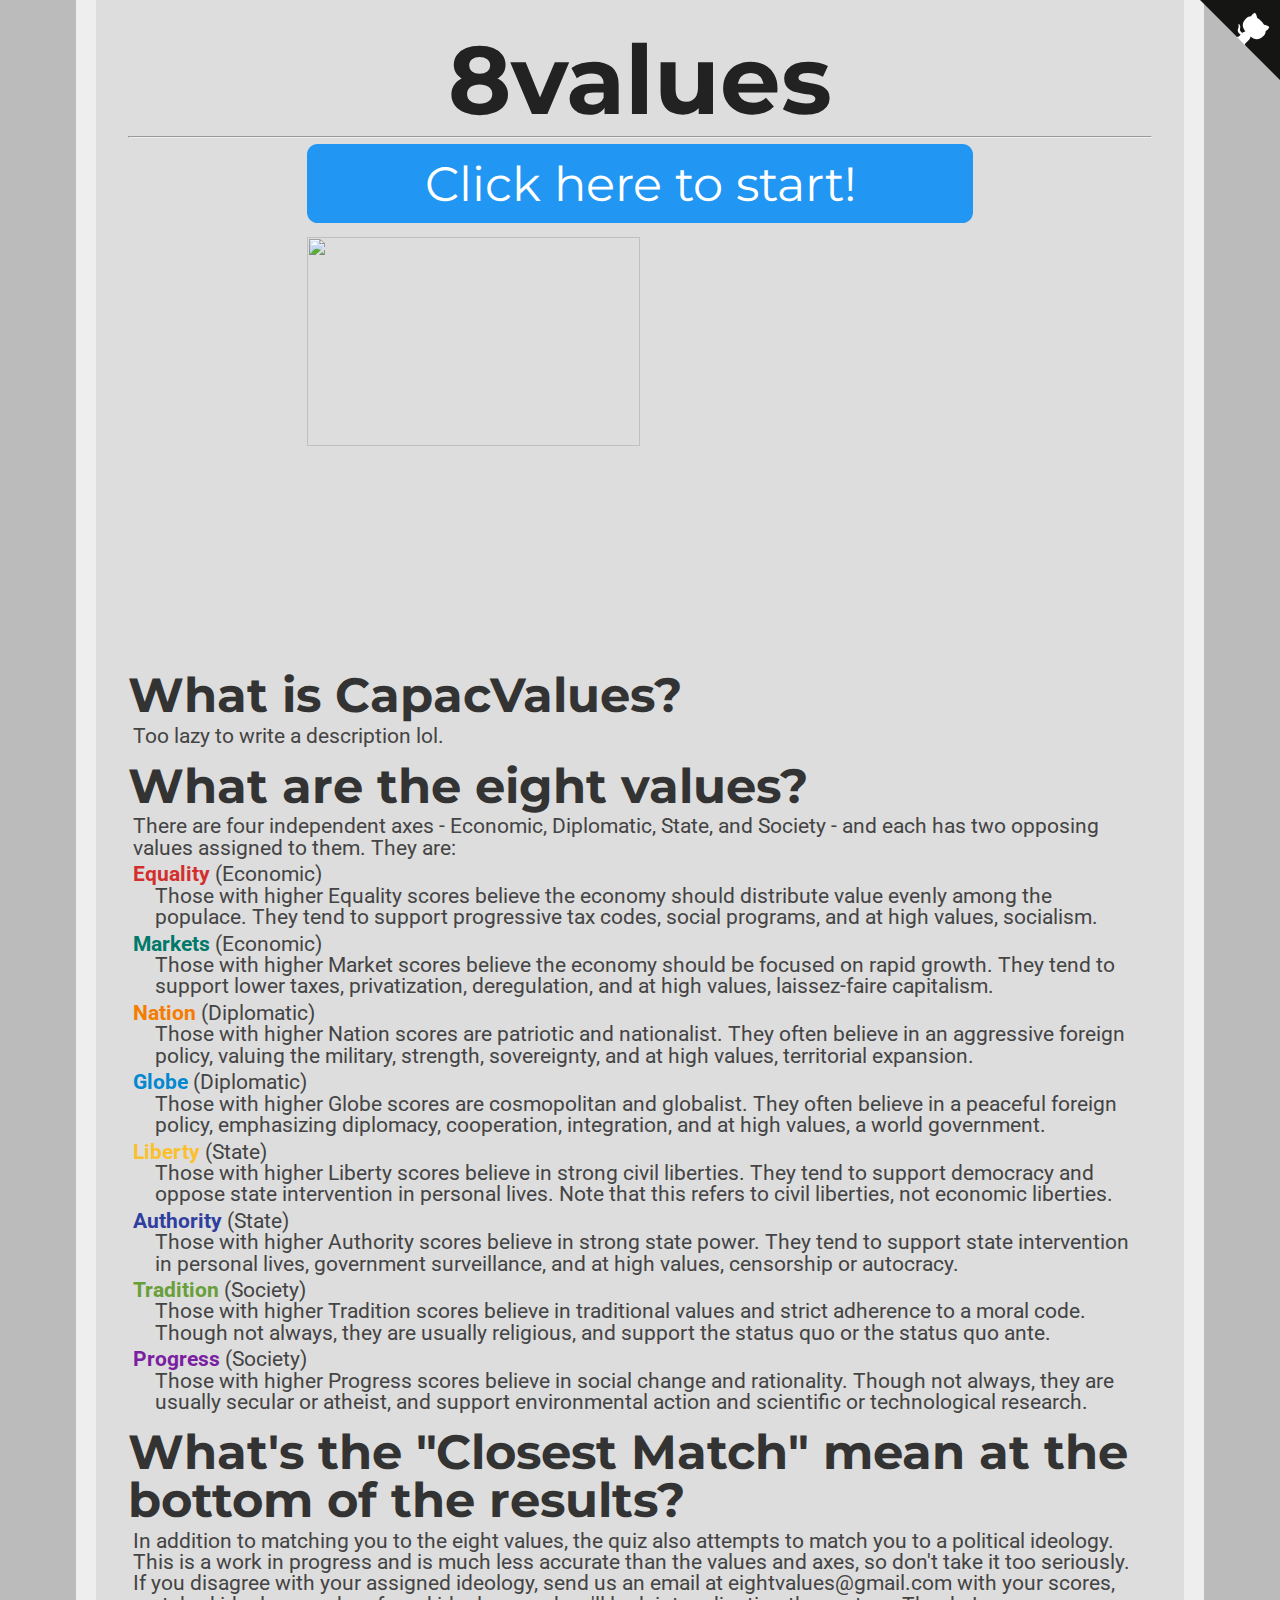
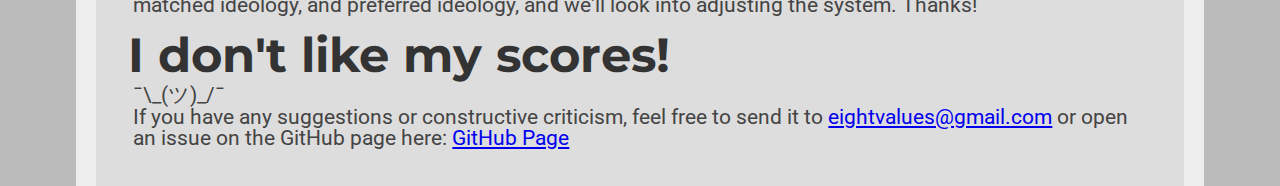
==== index.html @ a9250dcb "Update index.html" ====
<head>
<link href="https://fonts.googleapis.com/css?family=Montserrat:300,400,700|Roboto:400,700" rel="stylesheet">
<link href='style.css' rel='stylesheet' type='text/css'>
<title>CapacValues</title>
<link rel="icon" type="x-icon" href="icon.png">
<link rel="shortcut icon" type="x-icon" href="icon.png">
<meta charset="utf-8">
<script async src="//pagead2.googlesyndication.com/pagead/js/adsbygoogle.js"></script>
<script>
  (adsbygoogle = window.adsbygoogle || []).push({
    google_ad_client: "ca-pub-6511426299019766",
    enable_page_level_ads: true
  });
</script>
</head>
<body>
<a href="https://github.com/8values/8values.github.io" class="github-corner" aria-label="View source on Github"><svg width="80" height="80" viewBox="0 0 250 250" style="fill:#151513; color:#fff; position: absolute; top: 0; border: 0; right: 0;" aria-hidden="true"><path d="M0,0 L115,115 L130,115 L142,142 L250,250 L250,0 Z"></path><path d="M128.3,109.0 C113.8,99.7 119.0,89.6 119.0,89.6 C122.0,82.7 120.5,78.6 120.5,78.6 C119.2,72.0 123.4,76.3 123.4,76.3 C127.3,80.9 125.5,87.3 125.5,87.3 C122.9,97.6 130.6,101.9 134.4,103.2" fill="currentColor" style="transform-origin: 130px 106px;" class="octo-arm"></path><path d="M115.0,115.0 C114.9,115.1 118.7,116.5 119.8,115.4 L133.7,101.6 C136.9,99.2 139.9,98.4 142.2,98.6 C133.8,88.0 127.5,74.4 143.8,58.0 C148.5,53.4 154.0,51.2 159.7,51.0 C160.3,49.4 163.2,43.6 171.4,40.1 C171.4,40.1 176.1,42.5 178.8,56.2 C183.1,58.6 187.2,61.8 190.9,65.4 C194.5,69.0 197.7,73.2 200.1,77.6 C213.8,80.2 216.3,84.9 216.3,84.9 C212.7,93.1 206.9,96.0 205.4,96.6 C205.1,102.4 203.0,107.8 198.3,112.5 C181.9,128.9 168.3,122.5 157.7,114.1 C157.9,116.9 156.7,120.9 152.7,124.9 L141.0,136.5 C139.8,137.7 141.6,141.9 141.8,141.8 Z" fill="currentColor" class="octo-body"></path></svg></a><style>.github-corner:hover .octo-arm{animation:octocat-wave 560ms ease-in-out}@keyframes octocat-wave{0%,100%{transform:rotate(0)}20%,60%{transform:rotate(-25deg)}40%,80%{transform:rotate(10deg)}}@media (max-width:500px){.github-corner:hover .octo-arm{animation:none}.github-corner .octo-arm{animation:octocat-wave 560ms ease-in-out}}</style>
<h1>8values</h1>
<hr>
<button class="button" onclick="location.href='instructions.html';" style="font-size:36pt;">Click here to start!</button>
<img src="values.png" class="center"></img>

<h2>What is CapacValues?</h2>
    <p>Too lazy to write a description lol.</p>

<h2>What are the eight values?</h2>
    <p>There are four independent axes - Economic, Diplomatic, State, and Society - and each has two opposing values assigned to them. They are:</p>
    <p class="value-description"><b style="color:#d32f2f;">Equality</b> (Economic)<br/>
        Those with higher Equality scores believe the economy should distribute value evenly among the populace. They tend to support progressive tax codes, social programs, and at high values, socialism.</p>
    <p class="value-description"><b style="color:#00796b;">Markets</b> (Economic)<br/>
        Those with higher Market scores believe the economy should be focused on rapid growth. They tend to support lower taxes, privatization, deregulation, and at high values, laissez-faire capitalism.</p>
    <p class="value-description"><b style="color:#f57c00;">Nation</b> (Diplomatic)<br/>
        Those with higher Nation scores are patriotic and nationalist. They often believe in an aggressive foreign policy, valuing the military, strength, sovereignty, and at high values, territorial expansion.</p>
    <p class="value-description"><b style="color:#0288d1;">Globe</b> (Diplomatic)<br/>
        Those with higher Globe scores are cosmopolitan and globalist. They often believe in a peaceful foreign policy, emphasizing diplomacy, cooperation, integration, and at high values, a world government.</p>
    <p class="value-description"><b style="color:#fbc02d;">Liberty</b> (State)<br/>
        Those with higher Liberty scores believe in strong civil liberties. They tend to support democracy and oppose state intervention in personal lives. Note that this refers to civil liberties, not economic liberties.</p>
    <p class="value-description"><b style="color:#303f9f;">Authority</b> (State)<br/>
        Those with higher Authority scores believe in strong state power. They tend to support state intervention in personal lives, government surveillance, and at high values, censorship or autocracy.</p>
    <p class="value-description"><b style="color:#689f38;">Tradition</b> (Society)<br/>
        Those with higher Tradition scores believe in traditional values and strict adherence to a moral code. Though not always, they are usually religious, and support the status quo or the status quo ante.</p>
    <p class="value-description"><b style="color:#7b1fa2;">Progress</b> (Society)<br/>
        Those with higher Progress scores believe in social change and rationality. Though not always, they are usually secular or atheist, and support environmental action and scientific or technological research.</p>
<h2>What's the "Closest Match" mean at the bottom of the results?</h2>
    <p>In addition to matching you to the eight values, the quiz also attempts to match you to a political ideology. This is a work in progress and is much less accurate than the values and axes, so don't take it too seriously. If you disagree with your assigned ideology, send us an email at eightvalues@gmail.com with your scores, matched ideology, and preferred ideology, and we'll look into adjusting the system. Thanks!</p>
<h2>I don't like my scores!</h2>
    <p>¯\_(ツ)_/¯<br/>
    If you have any suggestions or constructive criticism, feel free to send it to <a href="mailto:eightvalues@gmail.com">eightvalues@gmail.com</a> or open an issue on the GitHub page here: <a href="https://github.com/8values/8values.github.io">GitHub Page</a></p>

<!-- Website visit statistics - no personal information is collected! -->
<script type="text/javascript">
var sc_project=11325211;
var sc_invisible=1;
var sc_security="fd9f0659";
var scJsHost = (("https:" == document.location.protocol) ?
"https://secure." : "http://www.");
document.write("<sc"+"ript type='text/javascript' src='" +
scJsHost+
"statcounter.com/counter/counter.js'></"+"script>");
</script>
<noscript><div class="statcounter"><a title="web stats"
href="http://statcounter.com/" target="_blank"><img
class="statcounter"
src="//c.statcounter.com/11325211/0/fd9f0659/1/" alt="web
stats"></a></div></noscript>

<!-- This is the script for the page itself -->
<script type="application/javascript"src="questions.js"></script>
<script type="text/javascript">
    document.getElementById("numOfQuestions").innerHTML = questions.length;
</script>
</body>
---- style.css ----
html {
    background-color: #bbbbbb;
    padding: 0px;
}
body {
    width: 80%;
    min-height: calc(100vh - 4em);
    margin: 0 auto;
    padding: 2em;
    background-color: #dddddd;
    border-color: #eeeeee;
    border-left-style: solid;
    border-right-style: solid;
    border-width: 20px;
}
p {
    color: #444444;
    font-family: 'Roboto', sans-serif;
    font-size: 16pt;
    line-height: 1;
    margin: 4pt;
}
p.value-description {
    text-indent: -16pt;
    margin-left: 20pt;
}
p.question {
    margin: 16pt auto;
    color: #333333;
    font-family: 'Montserrat', sans-serif;
    font-weight: normal;
    width: 70%;
    min-width: 500pt;
    min-height: 144pt;
    background-color: #eeeeee;
    padding: 16pt;
    border-radius: 16pt;
    font-size: 36pt;
    display: flex;
    justify-content: center;
    align-items: center;
    text-align: center;

}
h1 {
    color: #222222;
    font-family: 'Montserrat', sans-serif;
    font-size: 72pt;
    text-align: center;
    line-height: 72pt;
    margin-top: 0pt;
    margin-bottom: 0pt;
}
h2 {
    color: #333333;
    font-family: 'Montserrat', sans-serif;
    font-size: 36pt;
    line-height: 36pt;
    margin-top: 12pt;
    margin-bottom: 0pt;
}
li {
    font-size: 16pt;
    text-indent: 16pt;
}
a {
    font-family: inherit;
}
img.center {
    display: block;
    margin: 1em auto;
    width: 50%;
    min-width: 500pt;
}
.button {
    background-color: #2196f3;
    font-family: 'Montserrat', sans-serif;
    border: none;
    border-radius: 8pt;
    color: white;
    padding: 8pt;
    width: 50%;
    min-width: 500pt;
    text-align: center;
    text-decoration: none;
    display: block;
    font-size: 24pt;
    margin: -2px auto;
    cursor: pointer;
}
.small_button, .small_button_off {
    background-color: #333;
    font-family: 'Montserrat', sans-serif;
    border: none;
    border-radius: 8pt;
    color: white;
    padding: 8pt;
    width: 10%;
    min-width: 100pt;
    text-align: center;
    text-decoration: none;
    display: block;
    font-size: 18pt;
    margin: -2px auto;
    cursor: pointer;
}
.small_button_off {
    background-color: #ddd;
    color: #888;
    border: 2px solid #888;
    cursor: not-allowed;
    margin: -4px auto;
}
div.axis {
    width: 100%;
    display: flex;
    align-items: center;
    justify-content: center;
}
div.bar {
    height: 36pt;
    line-height: 36pt;
    padding: 8pt;
    margin-top: 4pt;
    margin-bottom: 4pt;
    border-width: 4px;
    border-right-width: 1px;
    border-top-style: solid;
    border-bottom-style: solid;
    border-color: #222222;
    background-color: #eeeeee;
    display: block;
    width: 50%;
}
div.text-wrapper {
    font-family: 'Montserrat', sans-serif;
    font-size: 36pt;
    line-height: 36pt;
    color: #222222;
    display: inline-block;
}
div.equality {
    background-color: #ff6b7b;
    text-align: left;
    border-right-style: solid;
}
div.wealth {
    background-color: #7178ec;
    text-align: right;
    border-left-style: solid;
}
div.liberty {
    background-color: #e00041;
    text-align: left;
    border-right-style: solid;
}
div.authority {
    background-color: #ffe525;
    text-align: right;
    border-left-style: solid;
}
div.peace {
    background-color: #73c6a8;
    text-align: right;
    border-left-style: solid;
}
div.might {
    background-color: #ff4d09;
    text-align: left;
    border-right-style: solid;
}
div.progress {
    background-color: #ffa755;
    text-align: right;
    border-left-style: solid;
}
div.tradition {
    background-color: #b15bff;
    text-align: left;
    border-right-style: solid;
}
span.weight-300 {
    font-weight: 300;
}
#banner {
    border-color: #444444;
    border-style: solid;
    border-width: 2px;
    border-radius: 8pt;
    display: block;
    margin: 8pt;
    margin-left: auto;
    margin-right: auto;
}
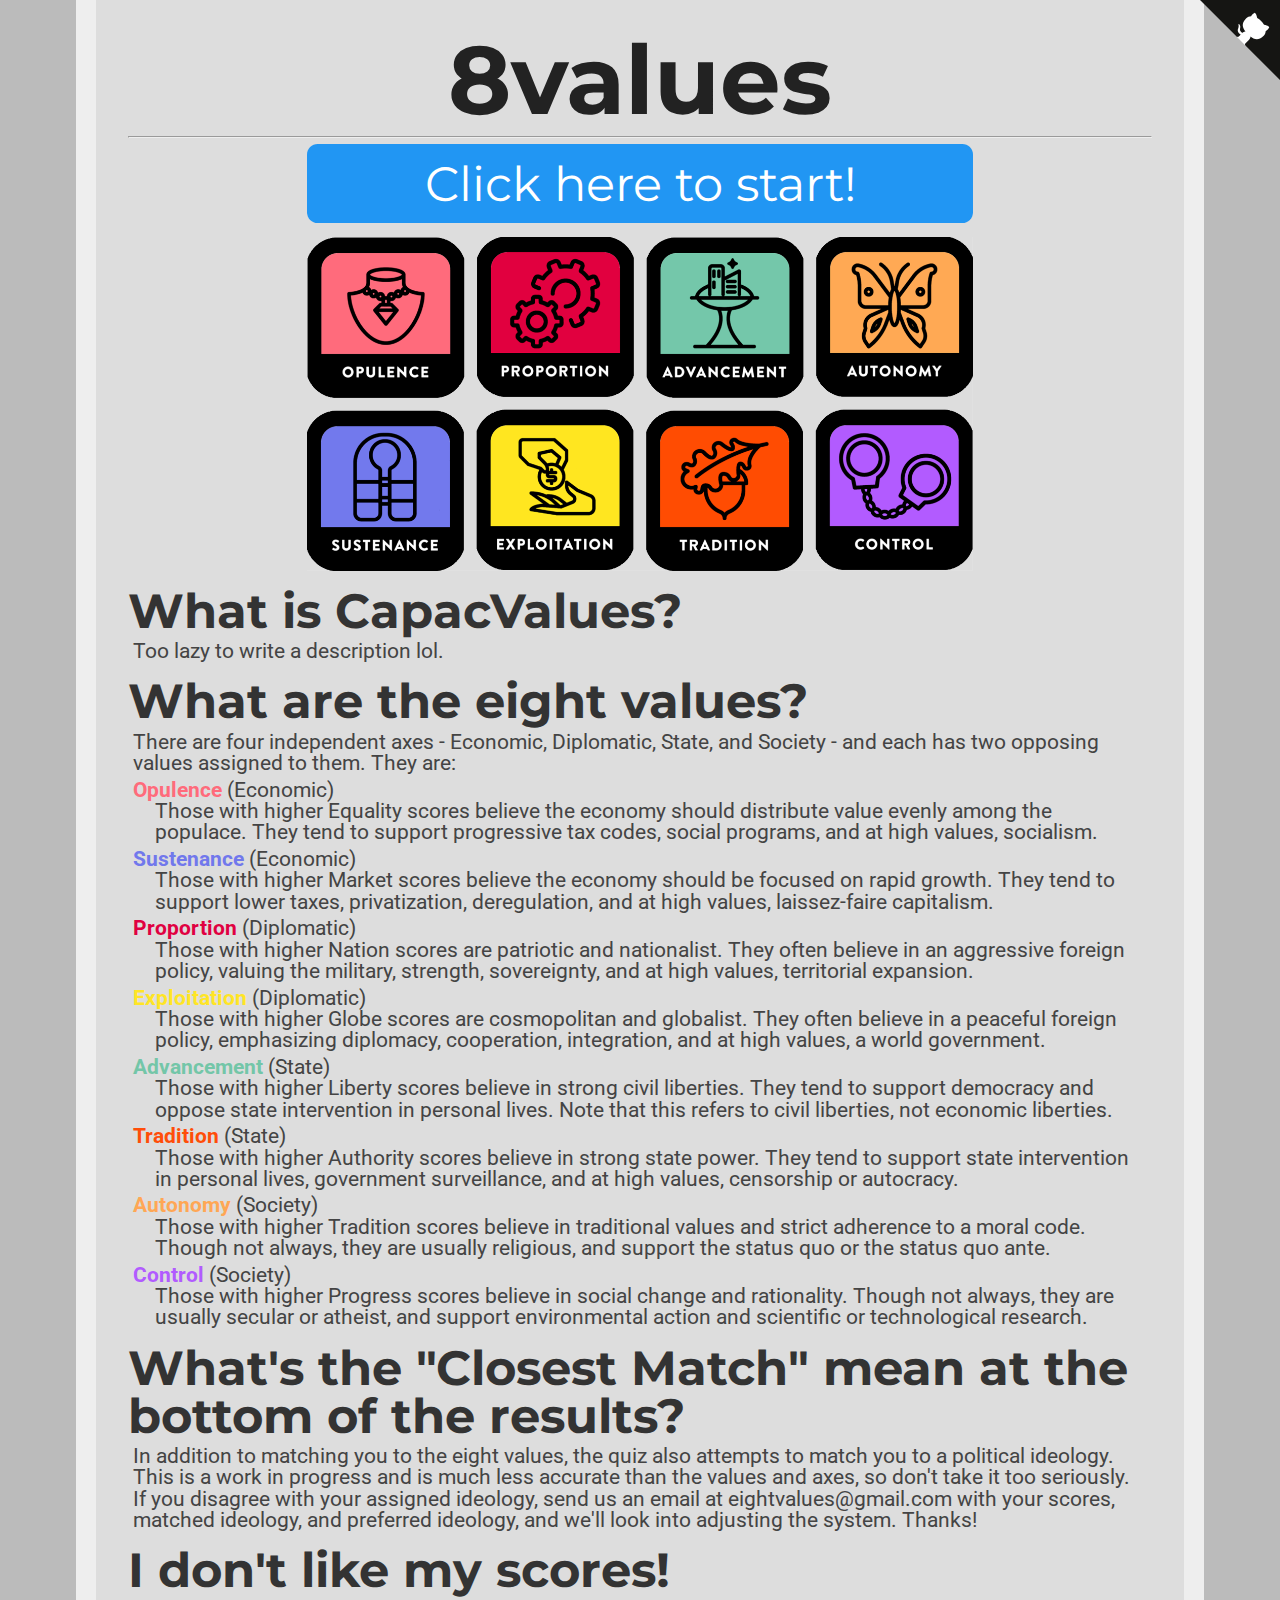
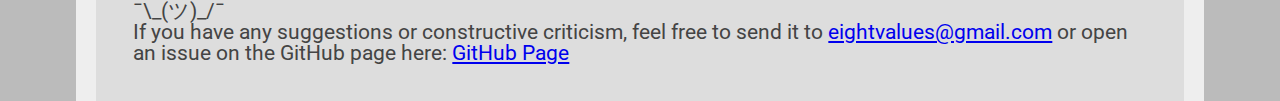
==== commit 9211896a: "Update index.html" ====
--- a/index.html
+++ b/index.html
@@ -25,21 +25,21 @@
 
 <h2>What are the eight values?</h2>
     <p>There are four independent axes - Economic, Diplomatic, State, and Society - and each has two opposing values assigned to them. They are:</p>
-    <p class="value-description"><b style="color:#d32f2f;">Equality</b> (Economic)<br/>
+    <p class="value-description"><b style="color:#ff6b7b;">Opulence</b> (Economic)<br/>
         Those with higher Equality scores believe the economy should distribute value evenly among the populace. They tend to support progressive tax codes, social programs, and at high values, socialism.</p>
-    <p class="value-description"><b style="color:#00796b;">Markets</b> (Economic)<br/>
+    <p class="value-description"><b style="color:#7178ec;">Sustenance</b> (Economic)<br/>
         Those with higher Market scores believe the economy should be focused on rapid growth. They tend to support lower taxes, privatization, deregulation, and at high values, laissez-faire capitalism.</p>
-    <p class="value-description"><b style="color:#f57c00;">Nation</b> (Diplomatic)<br/>
+    <p class="value-description"><b style="color:#e00041;">Proportion</b> (Diplomatic)<br/>
         Those with higher Nation scores are patriotic and nationalist. They often believe in an aggressive foreign policy, valuing the military, strength, sovereignty, and at high values, territorial expansion.</p>
-    <p class="value-description"><b style="color:#0288d1;">Globe</b> (Diplomatic)<br/>
+    <p class="value-description"><b style="color:#ffe525;">Exploitation</b> (Diplomatic)<br/>
         Those with higher Globe scores are cosmopolitan and globalist. They often believe in a peaceful foreign policy, emphasizing diplomacy, cooperation, integration, and at high values, a world government.</p>
-    <p class="value-description"><b style="color:#fbc02d;">Liberty</b> (State)<br/>
+    <p class="value-description"><b style="color:#73c6a8;">Advancement</b> (State)<br/>
         Those with higher Liberty scores believe in strong civil liberties. They tend to support democracy and oppose state intervention in personal lives. Note that this refers to civil liberties, not economic liberties.</p>
-    <p class="value-description"><b style="color:#303f9f;">Authority</b> (State)<br/>
+    <p class="value-description"><b style="color:#ff4d09;">Tradition</b> (State)<br/>
         Those with higher Authority scores believe in strong state power. They tend to support state intervention in personal lives, government surveillance, and at high values, censorship or autocracy.</p>
-    <p class="value-description"><b style="color:#689f38;">Tradition</b> (Society)<br/>
+    <p class="value-description"><b style="color:#ffa755;">Autonomy</b> (Society)<br/>
         Those with higher Tradition scores believe in traditional values and strict adherence to a moral code. Though not always, they are usually religious, and support the status quo or the status quo ante.</p>
-    <p class="value-description"><b style="color:#7b1fa2;">Progress</b> (Society)<br/>
+    <p class="value-description"><b style="color:#b15bff;">Control</b> (Society)<br/>
         Those with higher Progress scores believe in social change and rationality. Though not always, they are usually secular or atheist, and support environmental action and scientific or technological research.</p>
 <h2>What's the "Closest Match" mean at the bottom of the results?</h2>
     <p>In addition to matching you to the eight values, the quiz also attempts to match you to a political ideology. This is a work in progress and is much less accurate than the values and axes, so don't take it too seriously. If you disagree with your assigned ideology, send us an email at eightvalues@gmail.com with your scores, matched ideology, and preferred ideology, and we'll look into adjusting the system. Thanks!</p>
--- a/style.css
+++ b/style.css
@@ -150,32 +150,32 @@
     border-left-style: solid;
 }
 div.liberty {
+    background-color: #73c6a8;
+    text-align: left;
+    border-right-style: solid;
+}
+div.authority {
+    background-color: #ff4d09;
+    text-align: right;
+    border-left-style: solid;
+}
+div.peace {
+    background-color: #ffe525;
+    text-align: right;
+    border-left-style: solid;
+}
+div.might {
     background-color: #e00041;
     text-align: left;
     border-right-style: solid;
 }
-div.authority {
-    background-color: #ffe525;
-    text-align: right;
-    border-left-style: solid;
-}
-div.peace {
-    background-color: #73c6a8;
-    text-align: right;
-    border-left-style: solid;
-}
-div.might {
-    background-color: #ff4d09;
-    text-align: left;
-    border-right-style: solid;
-}
 div.progress {
-    background-color: #ffa755;
+    background-color: #b15bff;
     text-align: right;
     border-left-style: solid;
 }
 div.tradition {
-    background-color: #b15bff;
+    background-color: #ffa755;
     text-align: left;
     border-right-style: solid;
 }
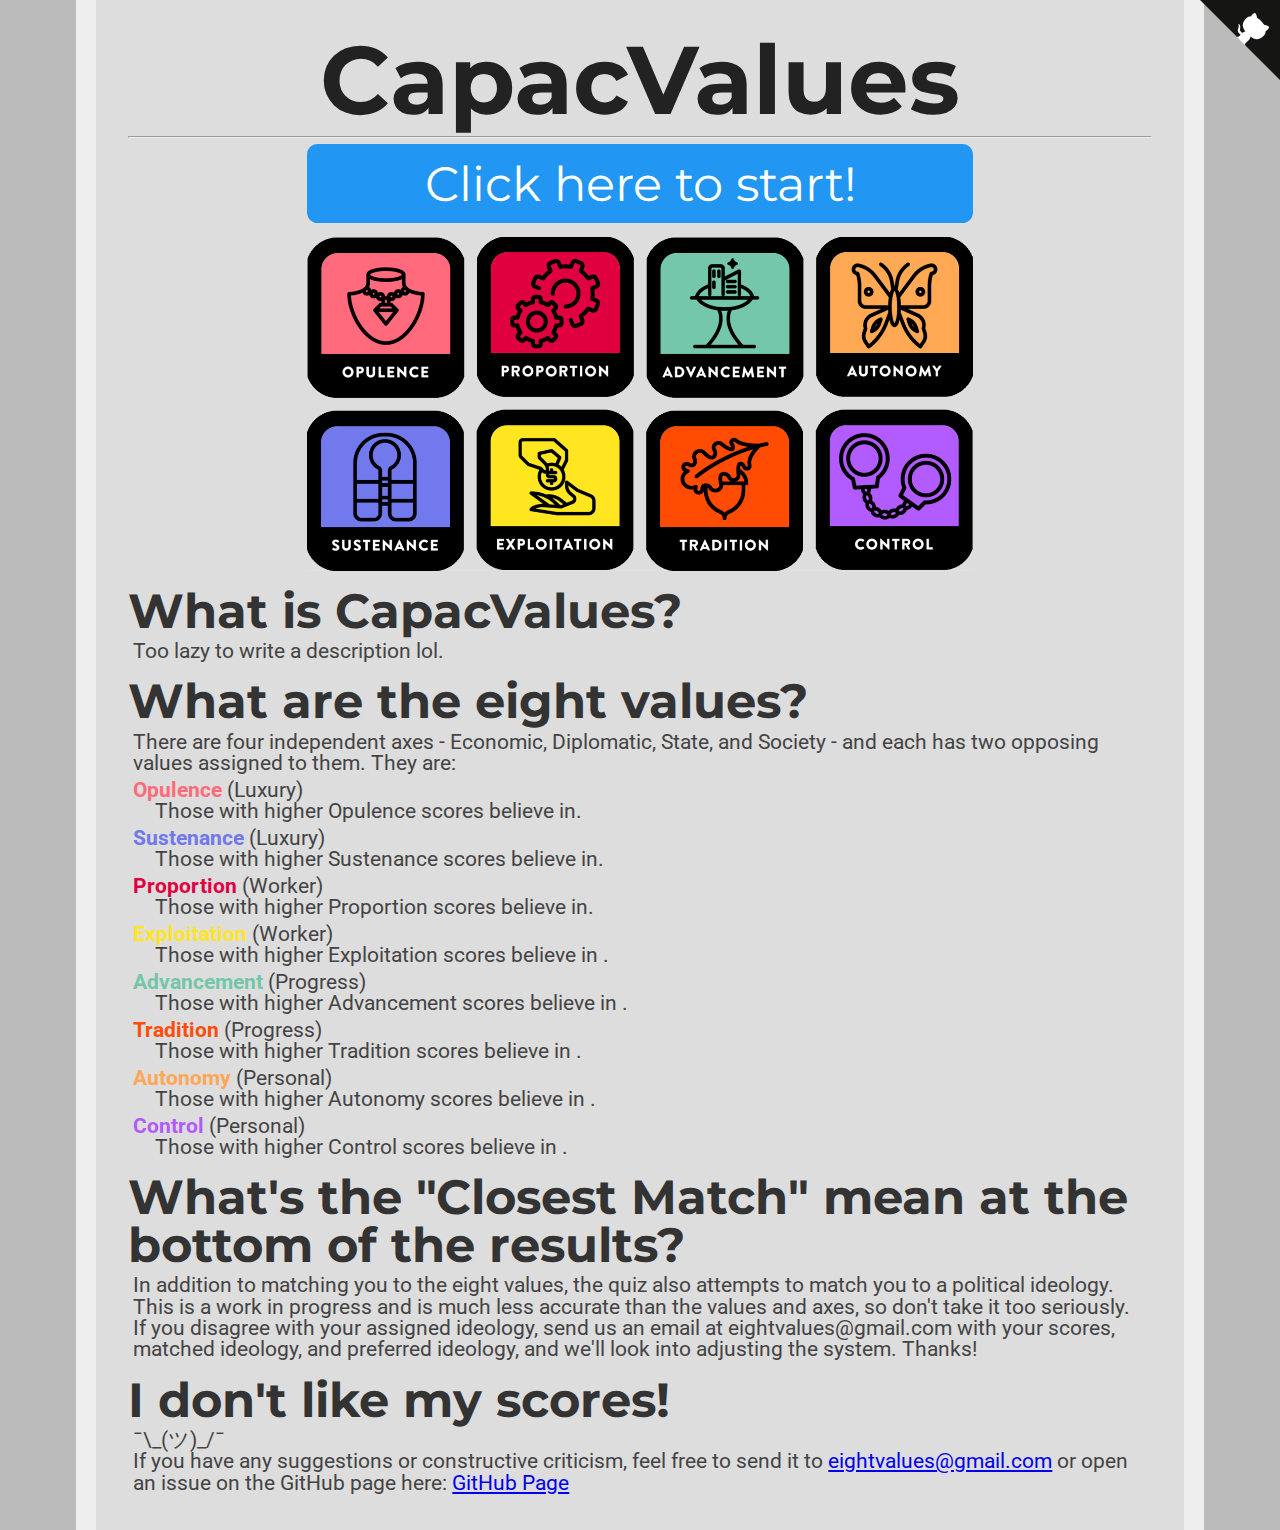
==== commit cd3cf407: "Create index.html" ====
--- a/index.html
+++ b/index.html
@@ -15,7 +15,7 @@
 </head>
 <body>
 <a href="https://github.com/8values/8values.github.io" class="github-corner" aria-label="View source on Github"><svg width="80" height="80" viewBox="0 0 250 250" style="fill:#151513; color:#fff; position: absolute; top: 0; border: 0; right: 0;" aria-hidden="true"><path d="M0,0 L115,115 L130,115 L142,142 L250,250 L250,0 Z"></path><path d="M128.3,109.0 C113.8,99.7 119.0,89.6 119.0,89.6 C122.0,82.7 120.5,78.6 120.5,78.6 C119.2,72.0 123.4,76.3 123.4,76.3 C127.3,80.9 125.5,87.3 125.5,87.3 C122.9,97.6 130.6,101.9 134.4,103.2" fill="currentColor" style="transform-origin: 130px 106px;" class="octo-arm"></path><path d="M115.0,115.0 C114.9,115.1 118.7,116.5 119.8,115.4 L133.7,101.6 C136.9,99.2 139.9,98.4 142.2,98.6 C133.8,88.0 127.5,74.4 143.8,58.0 C148.5,53.4 154.0,51.2 159.7,51.0 C160.3,49.4 163.2,43.6 171.4,40.1 C171.4,40.1 176.1,42.5 178.8,56.2 C183.1,58.6 187.2,61.8 190.9,65.4 C194.5,69.0 197.7,73.2 200.1,77.6 C213.8,80.2 216.3,84.9 216.3,84.9 C212.7,93.1 206.9,96.0 205.4,96.6 C205.1,102.4 203.0,107.8 198.3,112.5 C181.9,128.9 168.3,122.5 157.7,114.1 C157.9,116.9 156.7,120.9 152.7,124.9 L141.0,136.5 C139.8,137.7 141.6,141.9 141.8,141.8 Z" fill="currentColor" class="octo-body"></path></svg></a><style>.github-corner:hover .octo-arm{animation:octocat-wave 560ms ease-in-out}@keyframes octocat-wave{0%,100%{transform:rotate(0)}20%,60%{transform:rotate(-25deg)}40%,80%{transform:rotate(10deg)}}@media (max-width:500px){.github-corner:hover .octo-arm{animation:none}.github-corner .octo-arm{animation:octocat-wave 560ms ease-in-out}}</style>
-<h1>8values</h1>
+<h1>CapacValues</h1>
 <hr>
 <button class="button" onclick="location.href='instructions.html';" style="font-size:36pt;">Click here to start!</button>
 <img src="values.png" class="center"></img>
@@ -25,22 +25,22 @@
 
 <h2>What are the eight values?</h2>
     <p>There are four independent axes - Economic, Diplomatic, State, and Society - and each has two opposing values assigned to them. They are:</p>
-    <p class="value-description"><b style="color:#ff6b7b;">Opulence</b> (Economic)<br/>
-        Those with higher Equality scores believe the economy should distribute value evenly among the populace. They tend to support progressive tax codes, social programs, and at high values, socialism.</p>
-    <p class="value-description"><b style="color:#7178ec;">Sustenance</b> (Economic)<br/>
-        Those with higher Market scores believe the economy should be focused on rapid growth. They tend to support lower taxes, privatization, deregulation, and at high values, laissez-faire capitalism.</p>
-    <p class="value-description"><b style="color:#e00041;">Proportion</b> (Diplomatic)<br/>
-        Those with higher Nation scores are patriotic and nationalist. They often believe in an aggressive foreign policy, valuing the military, strength, sovereignty, and at high values, territorial expansion.</p>
-    <p class="value-description"><b style="color:#ffe525;">Exploitation</b> (Diplomatic)<br/>
-        Those with higher Globe scores are cosmopolitan and globalist. They often believe in a peaceful foreign policy, emphasizing diplomacy, cooperation, integration, and at high values, a world government.</p>
-    <p class="value-description"><b style="color:#73c6a8;">Advancement</b> (State)<br/>
-        Those with higher Liberty scores believe in strong civil liberties. They tend to support democracy and oppose state intervention in personal lives. Note that this refers to civil liberties, not economic liberties.</p>
-    <p class="value-description"><b style="color:#ff4d09;">Tradition</b> (State)<br/>
-        Those with higher Authority scores believe in strong state power. They tend to support state intervention in personal lives, government surveillance, and at high values, censorship or autocracy.</p>
-    <p class="value-description"><b style="color:#ffa755;">Autonomy</b> (Society)<br/>
-        Those with higher Tradition scores believe in traditional values and strict adherence to a moral code. Though not always, they are usually religious, and support the status quo or the status quo ante.</p>
-    <p class="value-description"><b style="color:#b15bff;">Control</b> (Society)<br/>
-        Those with higher Progress scores believe in social change and rationality. Though not always, they are usually secular or atheist, and support environmental action and scientific or technological research.</p>
+    <p class="value-description"><b style="color:#ff6b7b;">Opulence</b> (Luxury)<br/>
+        Those with higher Opulence scores believe in.</p>
+    <p class="value-description"><b style="color:#7178ec;">Sustenance</b> (Luxury)<br/>
+        Those with higher Sustenance scores believe in.</p>
+    <p class="value-description"><b style="color:#e00041;">Proportion</b> (Worker)<br/>
+        Those with higher Proportion scores believe in.</p>
+    <p class="value-description"><b style="color:#ffe525;">Exploitation</b> (Worker)<br/>
+        Those with higher Exploitation scores believe in .</p>
+    <p class="value-description"><b style="color:#73c6a8;">Advancement</b> (Progress)<br/>
+        Those with higher Advancement scores believe in .</p>
+    <p class="value-description"><b style="color:#ff4d09;">Tradition</b> (Progress)<br/>
+        Those with higher Tradition scores believe in .</p>
+    <p class="value-description"><b style="color:#ffa755;">Autonomy</b> (Personal)<br/>
+        Those with higher Autonomy scores believe in .</p>
+    <p class="value-description"><b style="color:#b15bff;">Control</b> (Personal)<br/>
+        Those with higher Control scores believe in .</p>
 <h2>What's the "Closest Match" mean at the bottom of the results?</h2>
     <p>In addition to matching you to the eight values, the quiz also attempts to match you to a political ideology. This is a work in progress and is much less accurate than the values and axes, so don't take it too seriously. If you disagree with your assigned ideology, send us an email at eightvalues@gmail.com with your scores, matched ideology, and preferred ideology, and we'll look into adjusting the system. Thanks!</p>
 <h2>I don't like my scores!</h2>
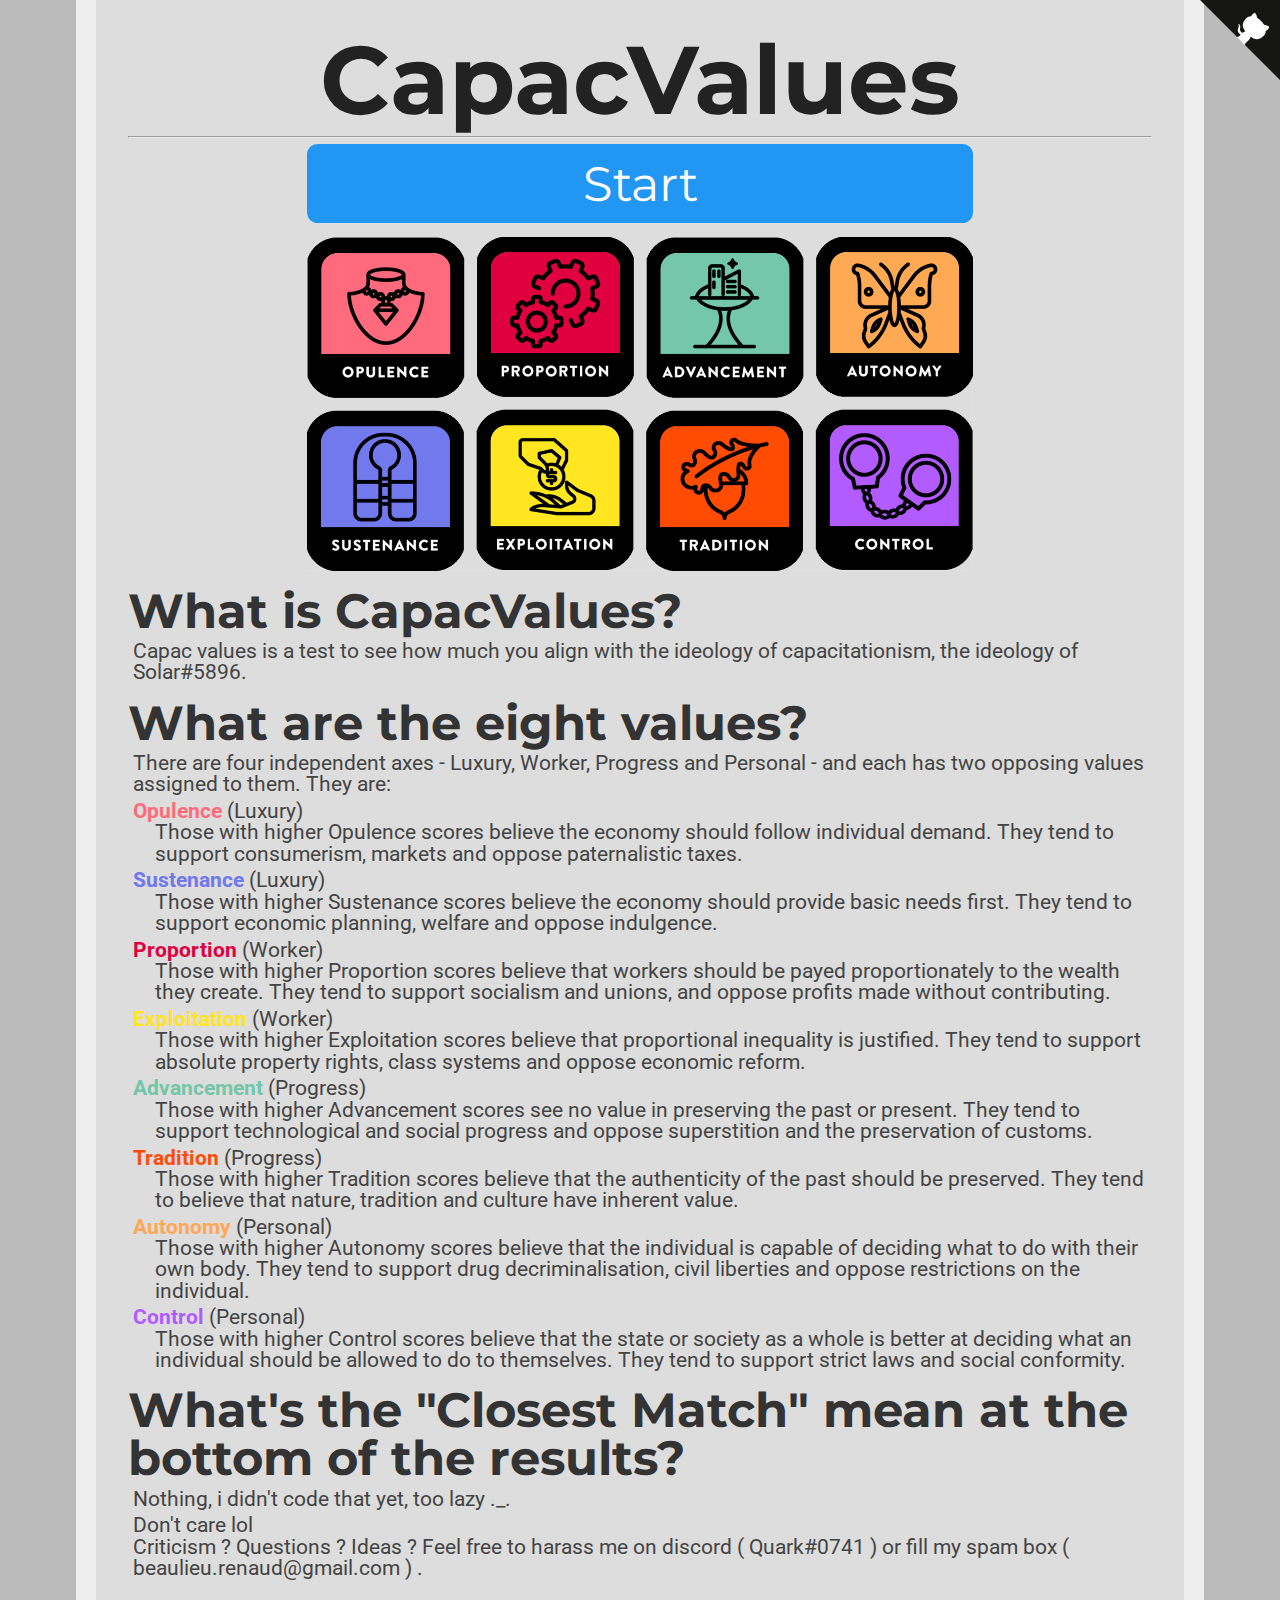
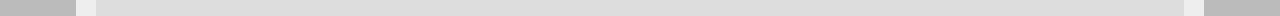
==== commit 32275f85: "Update index.html" ====
--- a/index.html
+++ b/index.html
@@ -17,35 +17,34 @@
 <a href="https://github.com/8values/8values.github.io" class="github-corner" aria-label="View source on Github"><svg width="80" height="80" viewBox="0 0 250 250" style="fill:#151513; color:#fff; position: absolute; top: 0; border: 0; right: 0;" aria-hidden="true"><path d="M0,0 L115,115 L130,115 L142,142 L250,250 L250,0 Z"></path><path d="M128.3,109.0 C113.8,99.7 119.0,89.6 119.0,89.6 C122.0,82.7 120.5,78.6 120.5,78.6 C119.2,72.0 123.4,76.3 123.4,76.3 C127.3,80.9 125.5,87.3 125.5,87.3 C122.9,97.6 130.6,101.9 134.4,103.2" fill="currentColor" style="transform-origin: 130px 106px;" class="octo-arm"></path><path d="M115.0,115.0 C114.9,115.1 118.7,116.5 119.8,115.4 L133.7,101.6 C136.9,99.2 139.9,98.4 142.2,98.6 C133.8,88.0 127.5,74.4 143.8,58.0 C148.5,53.4 154.0,51.2 159.7,51.0 C160.3,49.4 163.2,43.6 171.4,40.1 C171.4,40.1 176.1,42.5 178.8,56.2 C183.1,58.6 187.2,61.8 190.9,65.4 C194.5,69.0 197.7,73.2 200.1,77.6 C213.8,80.2 216.3,84.9 216.3,84.9 C212.7,93.1 206.9,96.0 205.4,96.6 C205.1,102.4 203.0,107.8 198.3,112.5 C181.9,128.9 168.3,122.5 157.7,114.1 C157.9,116.9 156.7,120.9 152.7,124.9 L141.0,136.5 C139.8,137.7 141.6,141.9 141.8,141.8 Z" fill="currentColor" class="octo-body"></path></svg></a><style>.github-corner:hover .octo-arm{animation:octocat-wave 560ms ease-in-out}@keyframes octocat-wave{0%,100%{transform:rotate(0)}20%,60%{transform:rotate(-25deg)}40%,80%{transform:rotate(10deg)}}@media (max-width:500px){.github-corner:hover .octo-arm{animation:none}.github-corner .octo-arm{animation:octocat-wave 560ms ease-in-out}}</style>
 <h1>CapacValues</h1>
 <hr>
-<button class="button" onclick="location.href='instructions.html';" style="font-size:36pt;">Click here to start!</button>
+<button class="button" onclick="location.href='instructions.html';" style="font-size:36pt;">Start</button>
 <img src="values.png" class="center"></img>
 
 <h2>What is CapacValues?</h2>
-    <p>Too lazy to write a description lol.</p>
+    <p>Capac values is a test to see how much you align with the ideology of capacitationism, the ideology of Solar#5896.</p>
 
 <h2>What are the eight values?</h2>
-    <p>There are four independent axes - Economic, Diplomatic, State, and Society - and each has two opposing values assigned to them. They are:</p>
+    <p>There are four independent axes - Luxury, Worker, Progress and Personal - and each has two opposing values assigned to them. They are:</p>
     <p class="value-description"><b style="color:#ff6b7b;">Opulence</b> (Luxury)<br/>
-        Those with higher Opulence scores believe in.</p>
+        Those with higher Opulence scores believe the economy should follow individual demand. They tend to support consumerism, markets and oppose paternalistic taxes.</p>
     <p class="value-description"><b style="color:#7178ec;">Sustenance</b> (Luxury)<br/>
-        Those with higher Sustenance scores believe in.</p>
+        Those with higher Sustenance scores believe the economy should provide basic needs first. They tend to support economic planning, welfare and oppose indulgence.</p>
     <p class="value-description"><b style="color:#e00041;">Proportion</b> (Worker)<br/>
-        Those with higher Proportion scores believe in.</p>
+        Those with higher Proportion scores believe that workers should be payed proportionately to the wealth they create. They tend to support socialism and unions, and oppose profits made without contributing.</p>
     <p class="value-description"><b style="color:#ffe525;">Exploitation</b> (Worker)<br/>
-        Those with higher Exploitation scores believe in .</p>
+        Those with higher Exploitation scores believe that proportional inequality is justified. They tend to support absolute property rights, class systems and oppose economic reform.</p>
     <p class="value-description"><b style="color:#73c6a8;">Advancement</b> (Progress)<br/>
-        Those with higher Advancement scores believe in .</p>
+        Those with higher Advancement scores see no value in preserving the past or present. They tend to support technological and social progress and oppose superstition and the preservation of customs.</p>
     <p class="value-description"><b style="color:#ff4d09;">Tradition</b> (Progress)<br/>
-        Those with higher Tradition scores believe in .</p>
+        Those with higher Tradition scores believe that the authenticity of the past should be preserved. They tend to believe that nature, tradition and culture have inherent value.</p>
     <p class="value-description"><b style="color:#ffa755;">Autonomy</b> (Personal)<br/>
-        Those with higher Autonomy scores believe in .</p>
+        Those with higher Autonomy scores believe that the individual is capable of deciding what to do with their own body. They tend to support drug decriminalisation, civil liberties and oppose restrictions on the individual.</p>
     <p class="value-description"><b style="color:#b15bff;">Control</b> (Personal)<br/>
-        Those with higher Control scores believe in .</p>
+        Those with higher Control scores believe that the state or society as a whole is better at deciding what an individual should be allowed to do to themselves. They tend to support strict laws and social conformity.</p>
 <h2>What's the "Closest Match" mean at the bottom of the results?</h2>
-    <p>In addition to matching you to the eight values, the quiz also attempts to match you to a political ideology. This is a work in progress and is much less accurate than the values and axes, so don't take it too seriously. If you disagree with your assigned ideology, send us an email at eightvalues@gmail.com with your scores, matched ideology, and preferred ideology, and we'll look into adjusting the system. Thanks!</p>
-<h2>I don't like my scores!</h2>
-    <p>¯\_(ツ)_/¯<br/>
-    If you have any suggestions or constructive criticism, feel free to send it to <a href="mailto:eightvalues@gmail.com">eightvalues@gmail.com</a> or open an issue on the GitHub page here: <a href="https://github.com/8values/8values.github.io">GitHub Page</a></p>
+    <p>Nothing, i didn't code that yet, too lazy ._.</h2>
+    <p>Don't care lol<br/>
+    Criticism ? Questions ? Ideas ? Feel free to harass me on discord ( Quark#0741 ) or fill my spam box ( beaulieu.renaud@gmail.com ) .</a></p>
 
 <!-- Website visit statistics - no personal information is collected! -->
 <script type="text/javascript">
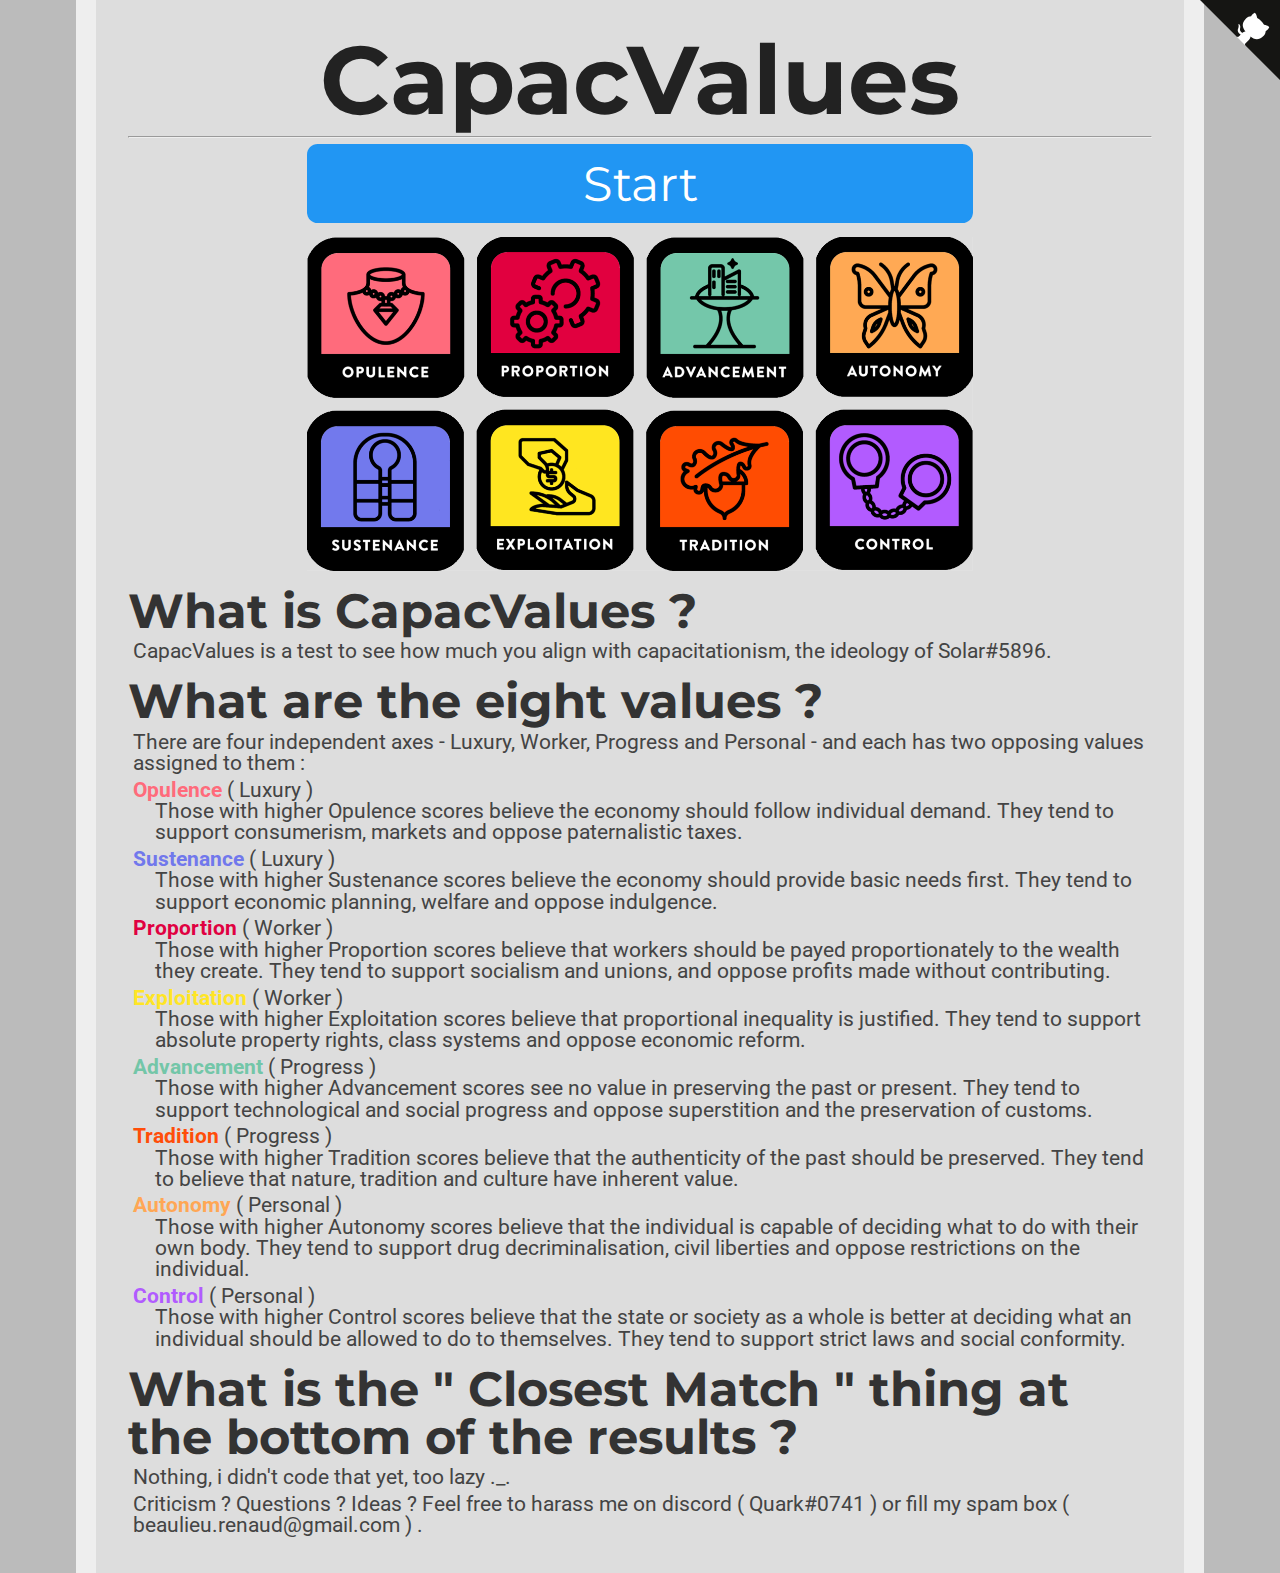
==== commit d13b330a: "Update index.html" ====
--- a/index.html
+++ b/index.html
@@ -20,31 +20,30 @@
 <button class="button" onclick="location.href='instructions.html';" style="font-size:36pt;">Start</button>
 <img src="values.png" class="center"></img>
 
-<h2>What is CapacValues?</h2>
-    <p>Capac values is a test to see how much you align with the ideology of capacitationism, the ideology of Solar#5896.</p>
+<h2>What is CapacValues ?</h2>
+    <p>CapacValues is a test to see how much you align with capacitationism, the ideology of Solar#5896.</p>
 
-<h2>What are the eight values?</h2>
-    <p>There are four independent axes - Luxury, Worker, Progress and Personal - and each has two opposing values assigned to them. They are:</p>
-    <p class="value-description"><b style="color:#ff6b7b;">Opulence</b> (Luxury)<br/>
+<h2>What are the eight values ?</h2>
+    <p>There are four independent axes - Luxury, Worker, Progress and Personal - and each has two opposing values assigned to them :</p>
+    <p class="value-description"><b style="color:#ff6b7b;">Opulence</b> ( Luxury )<br/>
         Those with higher Opulence scores believe the economy should follow individual demand. They tend to support consumerism, markets and oppose paternalistic taxes.</p>
-    <p class="value-description"><b style="color:#7178ec;">Sustenance</b> (Luxury)<br/>
+    <p class="value-description"><b style="color:#7178ec;">Sustenance</b> ( Luxury )<br/>
         Those with higher Sustenance scores believe the economy should provide basic needs first. They tend to support economic planning, welfare and oppose indulgence.</p>
-    <p class="value-description"><b style="color:#e00041;">Proportion</b> (Worker)<br/>
+    <p class="value-description"><b style="color:#e00041;">Proportion</b> ( Worker )<br/>
         Those with higher Proportion scores believe that workers should be payed proportionately to the wealth they create. They tend to support socialism and unions, and oppose profits made without contributing.</p>
-    <p class="value-description"><b style="color:#ffe525;">Exploitation</b> (Worker)<br/>
+    <p class="value-description"><b style="color:#ffe525;">Exploitation</b> ( Worker )<br/>
         Those with higher Exploitation scores believe that proportional inequality is justified. They tend to support absolute property rights, class systems and oppose economic reform.</p>
-    <p class="value-description"><b style="color:#73c6a8;">Advancement</b> (Progress)<br/>
+    <p class="value-description"><b style="color:#73c6a8;">Advancement</b> ( Progress )<br/>
         Those with higher Advancement scores see no value in preserving the past or present. They tend to support technological and social progress and oppose superstition and the preservation of customs.</p>
-    <p class="value-description"><b style="color:#ff4d09;">Tradition</b> (Progress)<br/>
+    <p class="value-description"><b style="color:#ff4d09;">Tradition</b> ( Progress )<br/>
         Those with higher Tradition scores believe that the authenticity of the past should be preserved. They tend to believe that nature, tradition and culture have inherent value.</p>
-    <p class="value-description"><b style="color:#ffa755;">Autonomy</b> (Personal)<br/>
+    <p class="value-description"><b style="color:#ffa755;">Autonomy</b> ( Personal )<br/>
         Those with higher Autonomy scores believe that the individual is capable of deciding what to do with their own body. They tend to support drug decriminalisation, civil liberties and oppose restrictions on the individual.</p>
-    <p class="value-description"><b style="color:#b15bff;">Control</b> (Personal)<br/>
+    <p class="value-description"><b style="color:#b15bff;">Control</b> ( Personal )<br/>
         Those with higher Control scores believe that the state or society as a whole is better at deciding what an individual should be allowed to do to themselves. They tend to support strict laws and social conformity.</p>
-<h2>What's the "Closest Match" mean at the bottom of the results?</h2>
+<h2>What is the " Closest Match " thing at the bottom of the results ?</h2>
     <p>Nothing, i didn't code that yet, too lazy ._.</h2>
-    <p>Don't care lol<br/>
-    Criticism ? Questions ? Ideas ? Feel free to harass me on discord ( Quark#0741 ) or fill my spam box ( beaulieu.renaud@gmail.com ) .</a></p>
+    <p>Criticism ? Questions ? Ideas ? Feel free to harass me on discord ( Quark#0741 ) or fill my spam box ( beaulieu.renaud@gmail.com ) .</a></p>
 
 <!-- Website visit statistics - no personal information is collected! -->
 <script type="text/javascript">
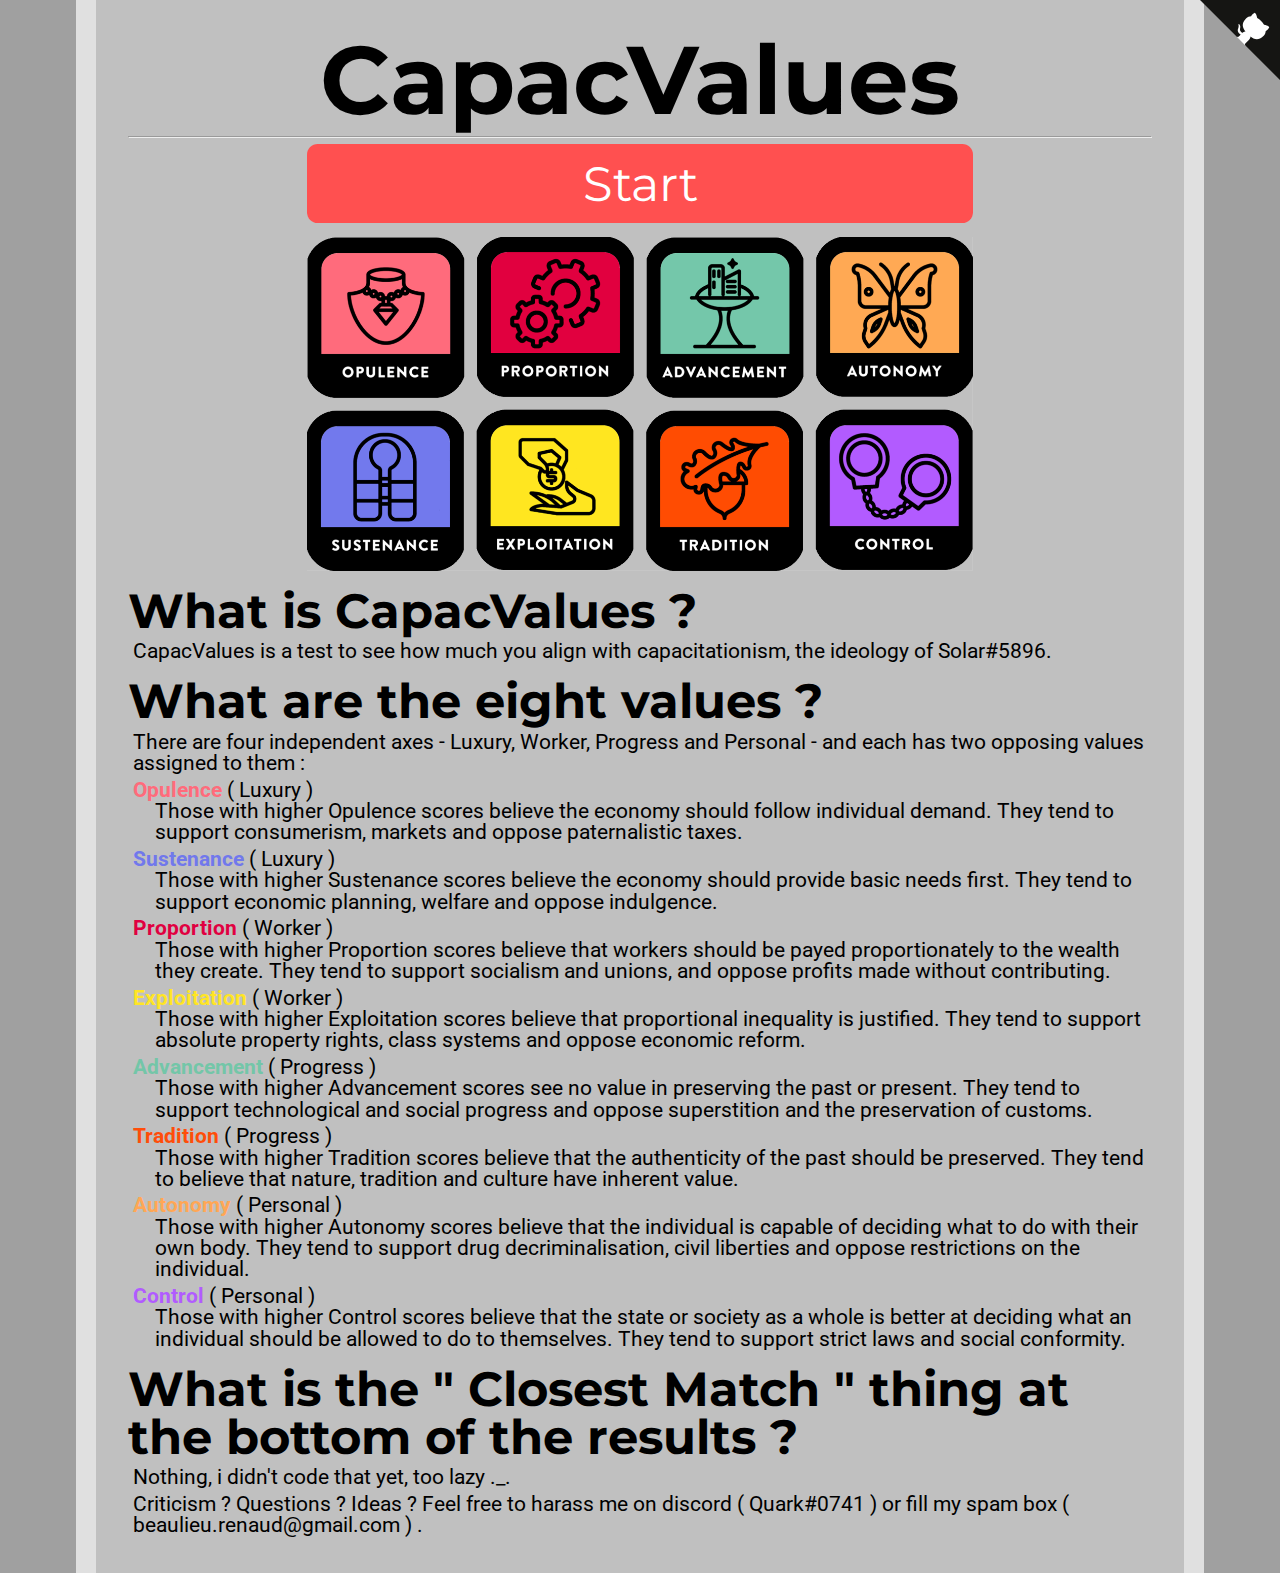
==== commit f09505d6: "Update index.html" ====
--- a/index.html
+++ b/index.html
@@ -2,8 +2,8 @@
 <link href="https://fonts.googleapis.com/css?family=Montserrat:300,400,700|Roboto:400,700" rel="stylesheet">
 <link href='style.css' rel='stylesheet' type='text/css'>
 <title>CapacValues</title>
-<link rel="icon" type="x-icon" href="icon.png">
-<link rel="shortcut icon" type="x-icon" href="icon.png">
+<link rel="icon" type="x-icon" href="capacicon.png">
+<link rel="shortcut icon" type="x-icon" href="capacicon.png">
 <meta charset="utf-8">
 <script async src="//pagead2.googlesyndication.com/pagead/js/adsbygoogle.js"></script>
 <script>
@@ -14,7 +14,7 @@
 </script>
 </head>
 <body>
-<a href="https://github.com/8values/8values.github.io" class="github-corner" aria-label="View source on Github"><svg width="80" height="80" viewBox="0 0 250 250" style="fill:#151513; color:#fff; position: absolute; top: 0; border: 0; right: 0;" aria-hidden="true"><path d="M0,0 L115,115 L130,115 L142,142 L250,250 L250,0 Z"></path><path d="M128.3,109.0 C113.8,99.7 119.0,89.6 119.0,89.6 C122.0,82.7 120.5,78.6 120.5,78.6 C119.2,72.0 123.4,76.3 123.4,76.3 C127.3,80.9 125.5,87.3 125.5,87.3 C122.9,97.6 130.6,101.9 134.4,103.2" fill="currentColor" style="transform-origin: 130px 106px;" class="octo-arm"></path><path d="M115.0,115.0 C114.9,115.1 118.7,116.5 119.8,115.4 L133.7,101.6 C136.9,99.2 139.9,98.4 142.2,98.6 C133.8,88.0 127.5,74.4 143.8,58.0 C148.5,53.4 154.0,51.2 159.7,51.0 C160.3,49.4 163.2,43.6 171.4,40.1 C171.4,40.1 176.1,42.5 178.8,56.2 C183.1,58.6 187.2,61.8 190.9,65.4 C194.5,69.0 197.7,73.2 200.1,77.6 C213.8,80.2 216.3,84.9 216.3,84.9 C212.7,93.1 206.9,96.0 205.4,96.6 C205.1,102.4 203.0,107.8 198.3,112.5 C181.9,128.9 168.3,122.5 157.7,114.1 C157.9,116.9 156.7,120.9 152.7,124.9 L141.0,136.5 C139.8,137.7 141.6,141.9 141.8,141.8 Z" fill="currentColor" class="octo-body"></path></svg></a><style>.github-corner:hover .octo-arm{animation:octocat-wave 560ms ease-in-out}@keyframes octocat-wave{0%,100%{transform:rotate(0)}20%,60%{transform:rotate(-25deg)}40%,80%{transform:rotate(10deg)}}@media (max-width:500px){.github-corner:hover .octo-arm{animation:none}.github-corner .octo-arm{animation:octocat-wave 560ms ease-in-out}}</style>
+<a href="https://github.com/QUARK88/capacvalues" class="github-corner" aria-label="View source on Github"><svg width="80" height="80" viewBox="0 0 250 250" style="fill:#151513; color:#fff; position: absolute; top: 0; border: 0; right: 0;" aria-hidden="true"><path d="M0,0 L115,115 L130,115 L142,142 L250,250 L250,0 Z"></path><path d="M128.3,109.0 C113.8,99.7 119.0,89.6 119.0,89.6 C122.0,82.7 120.5,78.6 120.5,78.6 C119.2,72.0 123.4,76.3 123.4,76.3 C127.3,80.9 125.5,87.3 125.5,87.3 C122.9,97.6 130.6,101.9 134.4,103.2" fill="currentColor" style="transform-origin: 130px 106px;" class="octo-arm"></path><path d="M115.0,115.0 C114.9,115.1 118.7,116.5 119.8,115.4 L133.7,101.6 C136.9,99.2 139.9,98.4 142.2,98.6 C133.8,88.0 127.5,74.4 143.8,58.0 C148.5,53.4 154.0,51.2 159.7,51.0 C160.3,49.4 163.2,43.6 171.4,40.1 C171.4,40.1 176.1,42.5 178.8,56.2 C183.1,58.6 187.2,61.8 190.9,65.4 C194.5,69.0 197.7,73.2 200.1,77.6 C213.8,80.2 216.3,84.9 216.3,84.9 C212.7,93.1 206.9,96.0 205.4,96.6 C205.1,102.4 203.0,107.8 198.3,112.5 C181.9,128.9 168.3,122.5 157.7,114.1 C157.9,116.9 156.7,120.9 152.7,124.9 L141.0,136.5 C139.8,137.7 141.6,141.9 141.8,141.8 Z" fill="currentColor" class="octo-body"></path></svg></a><style>.github-corner:hover .octo-arm{animation:octocat-wave 560ms ease-in-out}@keyframes octocat-wave{0%,100%{transform:rotate(0)}20%,60%{transform:rotate(-25deg)}40%,80%{transform:rotate(10deg)}}@media (max-width:500px){.github-corner:hover .octo-arm{animation:none}.github-corner .octo-arm{animation:octocat-wave 560ms ease-in-out}}</style>
 <h1>CapacValues</h1>
 <hr>
 <button class="button" onclick="location.href='instructions.html';" style="font-size:36pt;">Start</button>
--- a/style.css
+++ b/style.css
@@ -1,5 +1,5 @@
 html {
-    background-color: #bbbbbb;
+    background-color: #a0a0a0;
     padding: 0px;
 }
 body {
@@ -7,14 +7,14 @@
     min-height: calc(100vh - 4em);
     margin: 0 auto;
     padding: 2em;
-    background-color: #dddddd;
-    border-color: #eeeeee;
+    background-color: #c0c0c0;
+    border-color: #e0e0e0;
     border-left-style: solid;
     border-right-style: solid;
     border-width: 20px;
 }
 p {
-    color: #444444;
+    color: #000000;
     font-family: 'Roboto', sans-serif;
     font-size: 16pt;
     line-height: 1;
@@ -26,13 +26,13 @@
 }
 p.question {
     margin: 16pt auto;
-    color: #333333;
+    color: #000000;
     font-family: 'Montserrat', sans-serif;
     font-weight: normal;
     width: 70%;
     min-width: 500pt;
     min-height: 144pt;
-    background-color: #eeeeee;
+    background-color: #e0e0e0;
     padding: 16pt;
     border-radius: 16pt;
     font-size: 36pt;
@@ -43,7 +43,7 @@
 
 }
 h1 {
-    color: #222222;
+    color: #000000;
     font-family: 'Montserrat', sans-serif;
     font-size: 72pt;
     text-align: center;
@@ -52,7 +52,7 @@
     margin-bottom: 0pt;
 }
 h2 {
-    color: #333333;
+    color: #000000;
     font-family: 'Montserrat', sans-serif;
     font-size: 36pt;
     line-height: 36pt;
@@ -73,7 +73,7 @@
     min-width: 500pt;
 }
 .button {
-    background-color: #2196f3;
+    background-color: #ff5050;
     font-family: 'Montserrat', sans-serif;
     border: none;
     border-radius: 8pt;
@@ -127,8 +127,8 @@
     border-right-width: 1px;
     border-top-style: solid;
     border-bottom-style: solid;
-    border-color: #222222;
-    background-color: #eeeeee;
+    border-color: #000000;
+    background-color: #e0e0e0;
     display: block;
     width: 50%;
 }
@@ -136,7 +136,7 @@
     font-family: 'Montserrat', sans-serif;
     font-size: 36pt;
     line-height: 36pt;
-    color: #222222;
+    color: #000000;
     display: inline-block;
 }
 div.equality {
@@ -183,7 +183,7 @@
     font-weight: 300;
 }
 #banner {
-    border-color: #444444;
+    border-color: #505050;
     border-style: solid;
     border-width: 2px;
     border-radius: 8pt;
